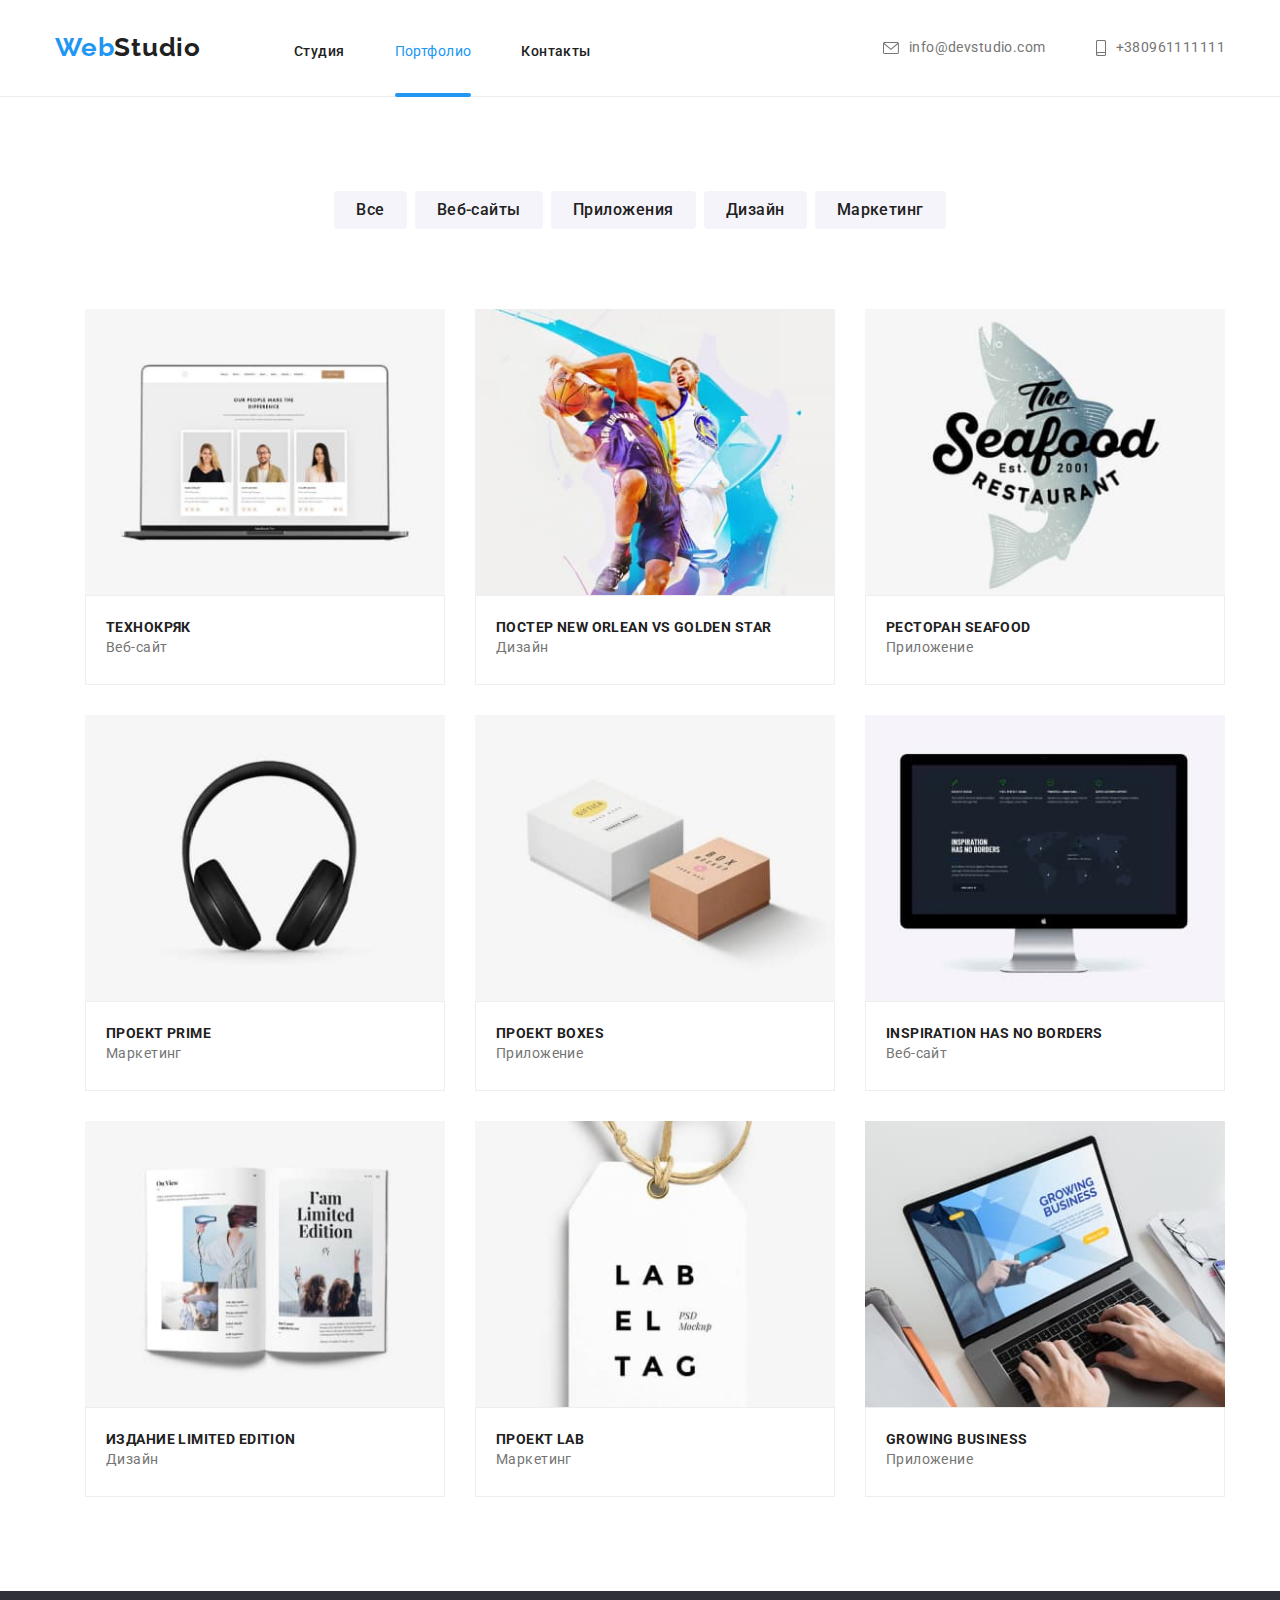
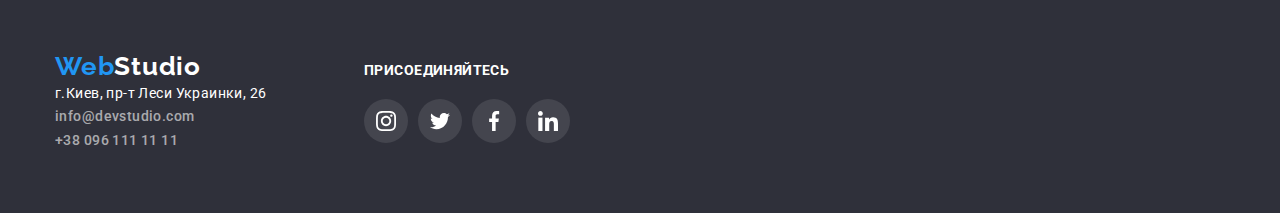
==== portfolio.html @ 54a9aadb "add folders" ====
<!DOCTYPE html>
<html lang="ru">
<head>
    <meta charset="UTF-8">
    <meta http-equiv="X-UA-Compatible" content="IE=edge">
    <meta name="viewport" content="width=device-width, initial-scale=1.0">
    <title>Portfolio</title>
    <link rel="preconnect" href="https://fonts.gstatic.com">
<link href="https://fonts.googleapis.com/css2?family=Raleway:wght@700&family=Roboto:wght@400;500;700;900&display=swap" 
rel="stylesheet"/>
    <link href="https://cdnjs.cloudflare.com/ajax/libs/modern-normalize/0.1.0/modern-normalize.css">
  <link rel="stylesheet" href="./css/styles.css"/>  
</head>
<body>
<!--Шапка сайта-->
<header class="page-header">
    <div class="container">
    <nav class="nav">
        <a class="logo" href="/">
           <span class="logo-blue">Web</span>Studio
        </a>
        <ul class="menu list">
            <li class="menu-item"><a href="./index.html" class="menu-link">Студия</a></li>
            <li class="menu-item"><a href="./portfolio.html" class="menu-link-current">Портфолио</a></li>
            <li class="menu-item"><a href="" class="menu-link">Контакты</a></li>
        </ul>
    </nav>
    <!--Список с почтой и номером телефона-->
    <ul class="contacts list">
        <li class="contacts-item"><a class="link contacts-e" href="mailto:info@devstudio.com">
<svg class="envelope-icon" width="16" height="12">
    <use href="./images/icons/sprite.svg#icon-envelope">
        <symbol id="icon-envelope" viewBox="0 0 43 32">
            <path fill="#757575" style="fill: var(--color3, #757575)"
                d="M38.667 0h-34.667c-2.206 0-4 1.794-4 4v24c0 2.206 1.794 4 4 4h34.667c2.206 0 4-1.794 4-4v-24c0-2.206-1.794-4-4-4zM38.667 2.667c0.181 0 0.353 0.038 0.511 0.103l-17.844 15.466-17.844-15.466c0.151-0.065 0.327-0.103 0.511-0.103h34.667zM38.667 29.333h-34.667c-0.736-0.001-1.332-0.597-1.333-1.333v-22.413l17.793 15.421c0.233 0.202 0.539 0.326 0.874 0.326s0.641-0.123 0.876-0.327l-0.002 0.001 17.793-15.421v22.413c0 0.736-0.598 1.333-1.333 1.333z">
            </path>
        </symbol>
    </use>
</svg> info@devstudio.com</a></li>
        <li class="contacts-item"><a class="link contacts-s" href="tel:+380961111111">
<svg class="smartphone-icon" width="10" height="16">
    <use href="./images/icons/sprite.svg#icon-smartphone">
        <symbol id="icon-smartphone" viewBox="0 0 20 32">
            <path fill="#757575" style="fill: var(--color3, #757575)"
                d="M17 0h-14c-1.654 0-3 1.346-3 3v26c0 1.654 1.346 3 3 3h14c1.654 0 3-1.346 3-3v-26c0-1.654-1.346-3-3-3zM3 2h14c0.552 0 1 0.448 1 1v0 21h-16v-21c0-0.552 0.448-1 1-1v0zM17 30h-14c-0.552 0-1-0.448-1-1v0-3h16v3c0 0.552-0.448 1-1 1v0z">
            </path>
            <path fill="#757575" style="fill: var(--color3, #757575)"
                d="M4.707 27.478c0.391 0.365 0.391 0.956 0 1.321s-1.024 0.365-1.414 0c-0.391-0.365-0.391-0.956 0-1.321s1.024-0.365 1.414 0z">
            </path>
        </symbol>
    </use>
</svg> +380961111111 </a></li>
    </ul>
  </div>  
</header>
<main>
  <!--Секция фильтр с кнопками-->
  <section class="section-portfolio"> 
 <div class="container">   
<ul class="list button-list">
    <li class="filters-item"><button class="button" type="button">Все</button></li>
    <li class="filters-item"><button class="button" type="button">Веб-сайты</button></li>
    <li class="filters-item"><button class="button" type="button">Приложения</button></li>
    <li class="filters-item"><button class="button" type="button">Дизайн</button></li>
    <li class="filters-item"><button class="button" type="button">Маркетинг</button></li>
</ul>
<!--Секция Портфолио-->
<ul class="list card-set">
    <li class="card-set-item"><article class="card"><a href="" class="card-link">
<div class="card-thumb"><img src="./images/img.jpg" alt="Веб-сайт Технокряк" width="370">
<div class="card-thumb-text"><p class="text">Технокряк это современная площадка распостранения коронавируса.
Компании используют эту платформу для цифрового шпионажа
 и атак на защищенные сервера конкурентов.</p></div></div> 
        <div class="container-background">
            <h3 class="section-features">Технокряк</h3>
            <p class="text-features">Веб-сайт</p>
        </div>        
</a>        
</article>        
    </li>
    <li class="card-set-item"><article class="card"><a href="" class="card-link">
<div class="card-thumb"><img src="./images/img2.jpg"
                alt="Дизайн для постера New Orlean vs Golden Star" width="370">
<div class="card-thumb-text"><p class="text">Технокряк это современная площадка распостранения коронавируса.
Компании используют эту платформу для цифрового шпионажа
и атак на защищенные сервера конкурентов.</p></div></div>               
            <div class="container-background">
                <h3 class="section-features">Постер New Orlean vs Golden Star</h3>
                <p class="text-features">Дизайн</p>
                        
</div>            
</a>            
</article>            
    </li>
    <li class="card-set-item"><article class="card"><a href="" class="card-link">
 <div class="card-thumb"><img src="./images/img3.jpg" alt="Приложение для ресторана Seafood" width="370">
<div class="card-thumb-text"><p class="text">Технокряк это современная площадка распостранения коронавируса.
Компании используют эту платформу для цифрового шпионажа
и атак на защищенные сервера конкурентов.</p></div></div>    
        <div class="container-background">
            <h3 class="section-features">Ресторан Seafood</h3>
            <p class="text-features">Приложение</p>      
</div>        
</a>        
</article>        
    </li>
    <li class="card-set-item"><article class="card"><a href="" class="card-link"><div class="card-thumb">
<img src="./images/img4.jpg" alt="Маркетинг для проекта Prime"width="370">
<div class="card-thumb-text"><p class="text">Технокряк это современная площадка распостранения коронавируса.
Компании используют эту платформу для цифрового шпионажа
и атак на защищенные сервера конкурентов.</p></div>
</div>        
<div class="container-background">
            <h3 class="section-features">Проект Prime</h3>
            <p class="text-features">Маркетинг</p>
        </div>
</a>        
</article>        
    </li>
    <li class="card-set-item"><article class="card"><a href="" class="card-link">
<div class="card-thumb"><img src="./images/img1.jpg" alt="Приложение для проекта Boxes" width="370">
    <div class="card-thumb-text"><p class="text">Технокряк это современная площадка распостранения коронавируса.
    Компании используют эту платформу для цифрового шпионажа
    и атак на защищенные сервера конкурентов.</p></div>
</div>
            <div class="container-background">
                <h3 class="section-features">Проект Boxes</h3>
                <p class="text-features">Приложение</p>
            </div>
</a>            
</article>            
    </li>
 <li class="card-set-item"><article class="card"><a href="" class="card-link"> 
<div class="card-thumb"><img src="./images/img5.jpg" alt="Веб-сайт Inspiration has no Borders" width="370">
<div class="card-thumb-text"><p class="text">Технокряк это современная площадка распостранения коронавируса.
Компании используют эту платформу для цифрового шпионажа
и атак на защищенные сервера конкурентов.</p></div>    
</div>
<div class="container-background">
<h3 class="section-features">Inspiration has no Borders</h3>
<p class="text-features">Веб-сайт</p></div>
</a>
</article>       
    </li>
    <li class="card-set-item"><article class="card"><a href="" class="card-link">
<div class="card-thumb"><img src="./images/img6.jpg" alt="Дизайн для издания Limited Edition " width="370">
<div class="card-thumb-text"><p class="text">Технокряк это современная площадка распостранения коронавируса.
Компании используют эту платформу для цифрового шпионажа
и атак на защищенные сервера конкурентов.</p></div>    
</div>
<div class="container-background">
<h3 class="section-features">Издание Limited Edition</h3>
<p class="text-features">Дизайн</p></div>
</a>
</article>
    </li>
    <li class="card-set-item"><article class="card"><a href="" class="card-link">
<div class="card-thumb"><img src="./images/img7.jpg" alt="Маркетинг для проекта LAB" width="370">
<div class="card-thumb-text"><p class="text">Технокряк это современная площадка распостранения коронавируса.
Компании используют эту платформу для цифрового шпионажа
и атак на защищенные сервера конкурентов.</p></div>    
</div>
 <div class="container-background">
            <h3 class="section-features">Проект LAB</h3>
            <p class="text-features">Маркетинг</p>
        </div>
</a>
</article>        
    </li>
<li class="card-set-item"> <article class="card"><a href="" class="card-link">
<div class="card-thumb"><img src="./images/img8.jpg" alt="Приложение для Growing Business" width="370">
<div class="card-thumb-text"><p class="text">Технокряк это современная площадка распостранения коронавируса.
Компании используют эту платформу для цифрового шпионажа
и атак на защищенные сервера конкурентов.</p></div>    
</div>
    <div class="container-background">
            <h3 class="section-features">Growing Business</h3>
            <p class="text-features">Приложение</p>
        </div>
</a>        
</article>        
    </li>
</ul>
</div>
</section>
</main>
<!--Подвал сайта-->
<footer class="section-bottom">
    <div class="container-footer">
    <div class="address-footer">    
    <a class="logo" href="/">
       <span class="logo-blue">Web</span><span class="logo-white">Studio</span>
    </a>
    <address>
        
        <ul class="list">
            <li><a class="map-link" href="https://goo.gl/maps/qB4iPWVN4ftwvtJb9" target="_blank"
                    rel="noopener noreferrer">
                    г.Киев, пр-т Леси Украинки, 26</a></li>
            <li><a class="link-footer" href="mailto:info@devstudio.com">info@devstudio.com</a></li>
            <li><a class="link-footer" href="tel:+380961111111">+38 096 111 11 11</a></li>
        </ul>
    </address>
 </div>
<div class="socials">
    <h2 class="socials-text">Присоединяйтесь</h2>
    <ul class="list socials-link">
        <li class="socials-item">
            <a href="#" class="socials-around">
                <svg class="socials-icon-svg">
                    <use href="./images/icons/sprite.svg#icon-instagramf"></use>
                </svg></a>
        </li>
        <li class="socials-item">
            <a href="#" class="socials-around">
                <svg class="socials-icon-svg">
                    <use href="./images/icons/sprite.svg#icon-twitterf"></use>
                </svg></a>
        </li>
        <li class="socials-item">
            <a href="#" class="socials-around">
                <svg class="socials-icon-svg">
                    <use href="./images/icons/sprite.svg#icon-facebookf"></use>
                </svg></a>
        </li>
        <li class="socials-item"><a href="#" class="socials-around">
                <svg class="socials-icon-svg">
                    <use href="./images/icons/sprite.svg#icon-linkedinf"></use>
                </svg></a>
        </li>
    </ul>
</div>
    </div>
</footer>
</body>
</html>
---- css/styles.css ----
:root {
  --main-text-color: #757575;
  --page-title: #ffffff;
  --title-color: #212121;
  --logo-color: #2196f3;
  --section-background: #f5f4fa;
  --accent-color: #2196f3;
  --icon-color: #afb1b8;
  --card-border: #eeeeee;
  --cubic-bezier: cubic-bezier(0.4, 0, 0.2, 1);
  --shadow-card: 0px 1px 1px rgba(0, 0, 0, 0.12),
    0px 4px 4px rgba(0, 0, 0, 0.06), 1px 4px 6px rgba(0, 0, 0, 0.16);
  --back-card: rgba(33, 150, 243, 0.9);
  --shadow-button: 0px 3px 1px rgba(0, 0, 0, 0.1),
    0px 1px 2px rgba(0, 0, 0, 0.08), 0px 2px 2px rgba(0, 0, 0, 0.12);

  --main-font: Roboto, sans-serif;
  --title-font: Roboto, sans-serif;
  --logo-font: Raleway, sans-serif;
}

html {
  box-sizing: border-box;
}

*,
*::before,
*::after {
  box-sizing: inherit;
  margin: 0;
  padding: 0;
}

body {
  font-family: var(--main-font);
  font-size: 14px;
  line-height: 1.71;
  letter-spacing: 0.03em;
  color: var(--main-text-color);
}

h1,
h2,
h3,
p {
  margin-top: 0;
}

img {
  display: block;
  max-width: 100%;
}
.container {
  width: 1200px;
  padding: 0 15px;
  margin-left: auto;
  margin-right: auto;
}

.page-header {
  border-bottom: 1px solid #ececec;
}

.page-header .container {
  padding-top: 32px;
  padding-bottom: 32px;
  display: flex;
  align-items: center;
}

.nav {
  display: flex;
  align-items: baseline;
  margin-right: auto;
}
.contacts {
  display: flex;
  align-items: center;
  margin-left: 331px;
}

.contacts-e,
.contacts-s {
  display: flex;
  align-items: center;
  text-decoration: none;
  color: var(--main-text-color);
}

.contacts-e:hover,
.contacts-e:focus {
  color: var(--accent-color);
}

.contacts-s:hover,
.contacts-s:focus {
  color: var(--accent-color);
}

.envelope-icon {
  margin-right: 10px;
  fill: currentColor;
}

.smartphone-icon {
  margin-right: 10px;
  fill: currentColor;
}

.smartphone-icon:hover,
.smartphone-icon:focus {
  fill: #2196f3;
}

.contacts-item:nth-child(2) {
  margin-left: 50px;
}

.link {
  color: var(--main-text-color);
  text-decoration: none;
}
.link:hover,
.link:focus {
  color: var(--accent-color);
}

.menu-link {
  display: block;
  color: var(--title-color);
  font-weight: 500;
  text-decoration: none;
  transition-property: color;
  transition-duration: 250ms;
  transition-timing-function: var(--cubic-bezier);
}

.menu-link-current {
  position: relative;
  display: block;
  color: var(--accent-color);
  text-decoration: none;
}

.menu-link-current::after {
  position: absolute;
  bottom: 0;
  content: '';
  display: block;
  width: 100%;
  height: 4px;
  background-color: var(--accent-color);
  border-radius: 2px;
  bottom: -33px;
}

.menu-link:hover,
.menu-link:focus {
  color: var(--accent-color);
}

.menu {
  display: inline-flex;
  justify-content: center;
}

.menu-item:not(:last-child) {
  margin-right: 50px;
}

.link-footer {
  font-style: normal;
  font-weight: 500;
  text-decoration: none;
  color: rgba(255, 255, 255, 0.6);
}
.map-link {
  color: var(--page-title);
  font-style: normal;
  text-decoration: none;
}
.card-set {
  display: flex;
  flex-wrap: wrap;
  padding: 0;
  margin-left: -30px;
  margin-top: -30px;
}

.logo {
  display: block;
  margin-right: 93px;
  font-family: Raleway;
  font-weight: bold;
  font-size: 26px;
  line-height: 1.19;
  letter-spacing: 0.03em;
  color: var(--title-color);
  text-decoration: none;
}

.logo-blue {
  color: var(--accent-color);
}

.logo-white {
  color: var(--page-title);
}

.main-list {
  color: var(--title-color);
}
.list {
  margin: 0;
  padding-left: 0;
  list-style: none;
}
.list-bottom {
  font-family: Roboto;
  font-style: normal;
  font-weight: normal;
  font-size: 14px;
  line-height: 1.71px;
  letter-spacing: 0.03em;
  color: var(--page-title);
}

.button-list {
  display: flex;
  justify-content: center;
  margin-bottom: 50px;
}

.container-filters {
  margin-left: auto;
  margin-right: auto;
}

.filters-item:not(:last-child) {
  margin-right: 8px;
}

.hero {
  max-width: 1600px;
  padding: 200px 0;
  margin: 0 auto;
  background-color: var(--bg-color);
  background-image: linear-gradient(
      to right,
      rgba(47, 48, 58, 0.4),
      rgba(47, 48, 58, 0.4)
    ),
    url(../images/img9.jpg);
  background-repeat: no-repeat;
  background-position: center;
  background-size: cover;
  text-align: center;
}

.hero-button {
  font-family: Roboto;
  font-style: normal;
  font-weight: bold;
  font-size: 16px;
  line-height: 1.87;
  text-align: center;
  letter-spacing: 0.06em;
  color: var(--page-title);
  background-color: var(--accent-color);
  display: block;
  margin: 0 auto;
  padding: 10px 32px;
  border-radius: 4px;
}

.button {
  padding: 6px 22px;
  border-radius: 4px;
  border: none;
  background-color: #f5f4fa;
  font-family: Roboto;
  font-weight: 500;
  font-size: 16px;
  line-height: 1.62;
  letter-spacing: 0.03em;
  color: var(--title-color);
  cursor: pointer;
  transition-property: color, background-color, box-shadow;
  transition-duration: 250ms;
  transition-timing-function: var(--cubic-bezier);
}

.button:hover,
.button:focus {
  color: var(--page-title);
  background-color: var(--accent-color);
  box-shadow: var(--shadow-button);
}

.page-title {
  max-width: 696px;
  font-family: var(--title-font);
  font-size: 44px;
  line-height: 1.36;
  text-align: center;
  letter-spacing: 0.06em;
  text-transform: uppercase;
  color: var(--page-title);
  margin: 0 auto;
  margin-bottom: 30px;
}

.features {
  padding-top: 94px;
  padding-bottom: 94px;
}

.section-features {
  font-family: Roboto;
  font-weight: bold;
  font-size: 14px;
  line-height: 1.14;
  letter-spacing: 0.03em;
  text-transform: uppercase;
  color: var(--title-color);
}

.main-block {
  display: flex;
  justify-content: center;
}

.block-item:not(:last-child) {
  margin-right: 30px;
}

.block-icons {
  display: flex;
  justify-content: center;
  align-items: center;
  width: 270px;
  height: 120px;
  background-color: #f5f4fa;
  margin-bottom: 30px;
  border-radius: 4px;
}

.section-what-we-do {
  padding-bottom: 94px;
}

.what-we-do {
  display: flex;
  justify-content: center;
}

.what-we-do-item:not(:last-child) {
  margin-right: 30px;
}

.section-title {
  margin-bottom: 50px;
  font-family: Roboto;
  font-style: normal;
  font-weight: bold;
  font-size: 36px;
  line-height: 1.16;
  letter-spacing: 0.03em;
  text-align: center;
  color: #212121;
}

.card-background {
  color: var(--page-title);
  padding: 30px 32px;
}

.section-team {
  padding-top: 94px;
  padding-bottom: 94px;
  background-color: var(--section-background);
}

.container-team {
  width: 1200px;
  padding: 0 15px;
  margin: 0 auto;
}

.team-item:not(:last-child) {
  margin-right: 30px;
}

.team-item {
  box-shadow: 0px 1px 3px rgba(0, 0, 0, 0.12), 0px 1px 1px rgba(0, 0, 0, 0.14),
    0px 2px 1px rgba(0, 0, 0, 0.2);
  border-radius: 0px 0px 4px 4px;
  background-color: var(--page-title);
}

.team-item-position {
  font-family: Roboto;
  font-style: normal;
  font-weight: normal;
  font-size: 14px;
  line-height: 1.71;
  letter-spacing: 0.03em;
  text-align: center;
  color: var(--main-text-color);
  margin-bottom: 8px;
}

.team-item-name {
  font-family: var(--title-font);
  font-size: 16px;
  line-height: 1.16;
  letter-spacing: 0.03em;
  text-align: center;
  color: var(--title-color);
  margin-bottom: 8px;
}

.social-icons-item:not(:last-child) {
  margin-right: 10px;
}

.section-clients {
  padding-top: 94px;
  padding-bottom: 94px;
}

.block-clients {
  width: 1200px;
  padding: 0 15px;
  margin: 0 auto;
}

.title-clients {
  font-family: Roboto;
  font-weight: 700;
  font-size: 36px;
  line-height: 1.16;
  letter-spacing: 0.03em;
  text-align: center;
  color: var(--title-color);
  margin-bottom: 50px;
}

.logo-clients {
  display: flex;
}

.logo-clients-item {
  margin-right: 30px;
}

.logo-clients-item:last-child {
  margin-right: 0;
}

.logo-clients-icon {
  width: 170px;
  height: 90px;
  display: flex;
  align-items: center;
  justify-content: center;
  color: var(--icon-color);
  border: 1px solid var(--icon-color);
  border-radius: 4px;
}

.logo-clients-icon:hover,
.logo-clients-icon:focus {
  color: var(--accent-color);
  border-color: var(--accent-color);
}

.icon-logo {
  fill: currentColor;
}

.icon-logo:hover,
.icon-logo:focus {
  fill: currentColor;
}

.social-icons {
  display: flex;
  justify-content: center;
}

.social-icons-link {
  display: flex;
  justify-content: center;
  align-items: center;
  width: 44px;
  height: 44px;
  border-radius: 50%;
  background-color: #ffffff;
  color: #afb1b8;
}

.social-icons-link:hover,
.social-icons-link:focus {
  color: #ffffff;
  background-color: var(--accent-color);
}

.social-icons-svg {
  width: 20px;
  height: 20px;
  fill: currentColor;
}

.section-portfolio {
  padding-top: 94px;
  padding-bottom: 94px;
}

.container-background {
  background-color: var(--page-title);
  padding: 24px 20px;
  border: 1px solid var(--card-border);
}

.text-features {
  color: var(--main-text-color);
}

.card-set-item {
  flex-basis: calc(100% / 3 - 30px);
  margin-left: 30px;
  margin-top: 30px;
}

.card {
  display: flex;
}

.card-link {
  text-decoration: none;
  transition: box-shadow 250ms var(--cubic-bezier);
}

.card-link:hover,
.card-link:focus {
  box-shadow: var(--shadow-card);
}

.card-link:hover .card-thumb-text,
.card-link:focus .card-thumb-text {
  opacity: 0.9;
  transform: translateY(0);
}

.card-thumb {
  position: relative;
  display: flex;
  justify-content: center;
  align-items: center;
  overflow: hidden;
}

.card-thumb-text {
  position: absolute;
  display: flex;
  align-items: center;
  padding-left: 24px;
  padding-right: 24px;
  width: 100%;
  height: 100%;
  background-color: var(--back-card);
  opacity: 0;
  transform: translateY(100%);
  transition-property: transform, opacity;
  transition-duration: 250ms;
  transition-timing-function: var(--cubic-bezier);
  pointer-events: none;
}

.card-thumb-text .text {
  font-family: Roboto;
  font-style: normal;
  font-weight: 400;
  font-size: 18px;
  line-height: 28px;
  letter-spacing: 0.03em;
  color: var(--page-title);
}

.section-bottom {
  background-color: #2f303a;
  padding-top: 60px;
  padding-bottom: 60px;
}

.container-footer {
  display: flex;
  align-items: baseline;
  padding-left: 15px;
  padding-right: 15px;
  margin-left: auto;
  margin-right: auto;
  width: 1200px;
}

.socials {
  display: inline-block;
  margin-left: 70px;
}

.socials-text {
  font-family: Roboto;
  font-weight: bold;
  font-size: 14px;
  line-height: 1.14;
  letter-spacing: 0.03em;
  text-transform: uppercase;
  color: var(--page-title);
  margin-bottom: 20px;
}

.socials-link {
  display: flex;
  align-items: baseline;
}

.socials-item:not(:last-child) {
  margin-right: 10px;
}

.socials-around {
  display: flex;
  align-items: center;
  justify-content: center;
  width: 44px;
  height: 44px;
  border-radius: 50%;
  background-color: rgba(255, 255, 255, 0.1);
}
.socials-around:hover,
.socials-around:focus {
  background-color: var(--accent-color);
}

.socials-icon-svg {
  width: 20px;
  height: 20px;
  fill: currentColor;
}

.backdrop {
  position: fixed;
  top: 0;
  left: 0;
  width: 100%;
  height: 100%;
  background-color: rgba(0, 0, 0, 0.2);
  opacity: 1;
  visibility: visible;
  transition: opacity 1500ms cubic-bezier(0.4, 0, 0.2, 1),
    visibility 1500ms cubic-bezier(0.4, 0, 0.2, 1);
}

.backdrop.is-hidden {
  opacity: 0;
  visibility: hidden;
  pointer-events: none;
}

.modal {
  position: absolute;
  top: 50%;
  left: 50%;
  transform: translate(-50%, -50%) scale(1);
  transition: transform 500ms cubic-bezier(0.4, 0, 0.2, 1);
  width: 528px;
  height: 581px;
  background-color: var(--page-title);
  box-shadow: 0px 1px 3px rgba(0, 0, 0, 0.12), 0px 1px 1px rgba(0, 0, 0, 0.14),
    0px 2px 1px rgba(0, 0, 0, 0.2);
  border-radius: 4px;
}

.modal-button {
  position: absolute;
  top: 8px;
  right: 8px;
  display: flex;
  justify-content: center;
  align-items: center;
  width: 30px;
  height: 30px;
  background-color: var(--page-title);
  border: 1px solid rgba(0, 0, 0, 0.1);
  border-radius: 50%;
}

.close-black-icon {
  fill: #212121;
}
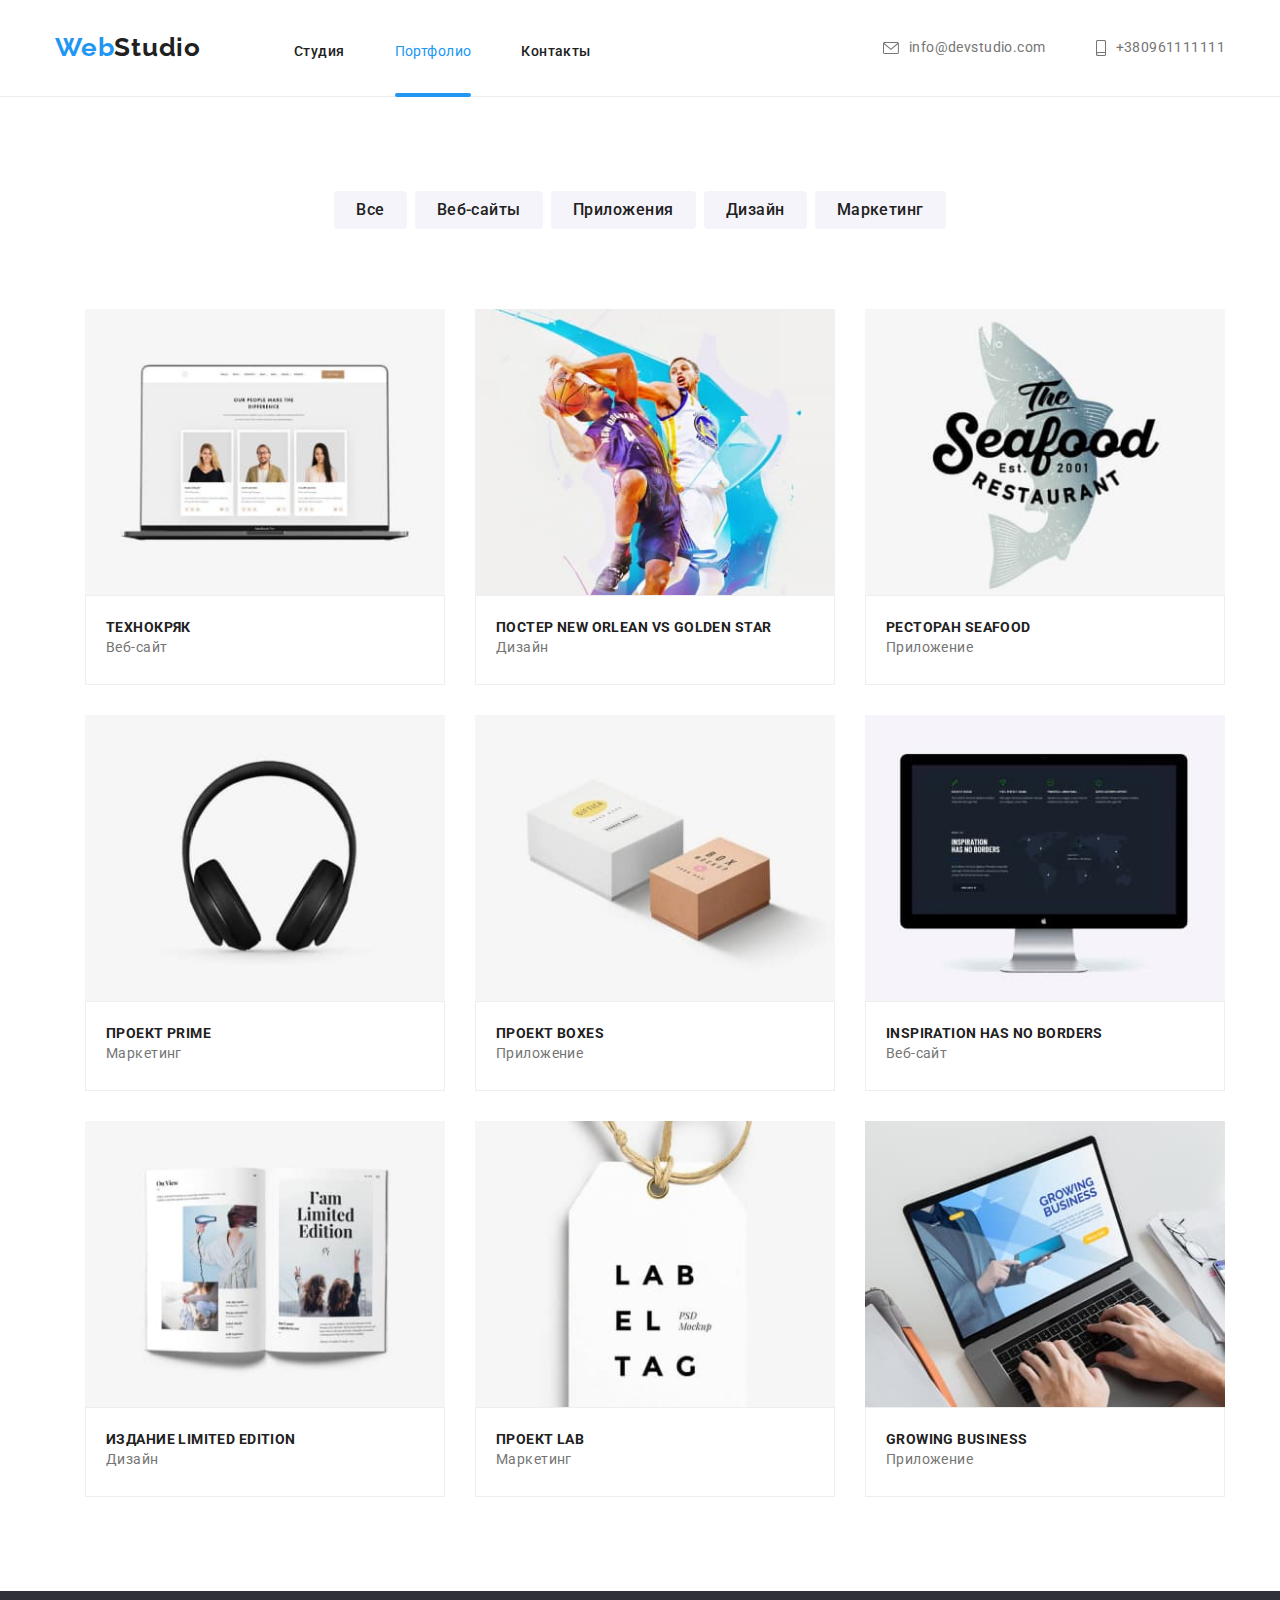
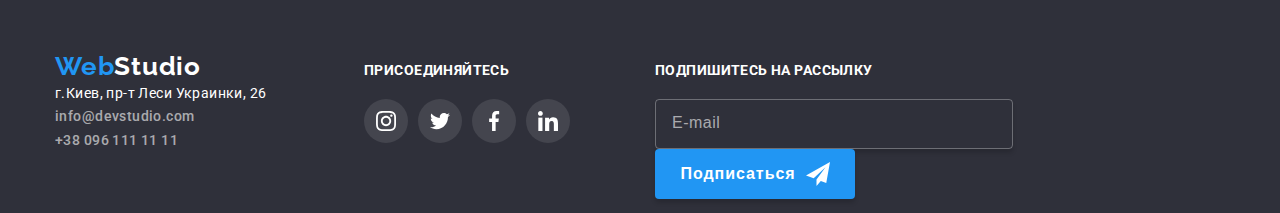
==== commit f02dce68: "done-hw-06" ====
--- a/portfolio.html
+++ b/portfolio.html
@@ -230,6 +230,19 @@
         </li>
     </ul>
 </div>
+<div class="subscribe">
+    <h2 class="subscribe-title">Подпишитесь на рассылку</h2>
+    <label for="subscribe" class="form-label visually-hidden">Почта</label>
+    <input type="subscribe" name="subscribe" class="subscribe-input" id="subscribe" placeholder="E-mail">
+    <button type="submit" class="subscribe-button">
+        <p class="button-text">Подписаться</p>
+        <span>
+            <svg class="send-svg" width="24" height="24">
+                <use href="./images/icons/sprite.svg#icon-send"></use>
+            </svg>
+        </span>
+    </button>
+</div>
     </div>
 </footer>
 </body>
--- a/css/styles.css
+++ b/css/styles.css
@@ -8,11 +8,13 @@
   --icon-color: #afb1b8;
   --card-border: #eeeeee;
   --cubic-bezier: cubic-bezier(0.4, 0, 0.2, 1);
+  --standard-animation: 250ms cubic-bezier(0.4, 0, 0.2, 1);
   --shadow-card: 0px 1px 1px rgba(0, 0, 0, 0.12),
     0px 4px 4px rgba(0, 0, 0, 0.06), 1px 4px 6px rgba(0, 0, 0, 0.16);
   --back-card: rgba(33, 150, 243, 0.9);
   --shadow-button: 0px 3px 1px rgba(0, 0, 0, 0.1),
     0px 1px 2px rgba(0, 0, 0, 0.08), 0px 2px 2px rgba(0, 0, 0, 0.12);
+  --input-placeholder: rgba(117, 117, 117, 0.5);
 
   --main-font: Roboto, sans-serif;
   --title-font: Roboto, sans-serif;
@@ -55,6 +57,17 @@
   padding: 0 15px;
   margin-left: auto;
   margin-right: auto;
+}
+
+.visually-hidden {
+  position: absolute !important;
+  clip: rect(1px 1px 1px 1px);
+  clip: rect(1px, 1px, 1px, 1px);
+  padding: 0 !important;
+  border: 0 !important;
+  height: 1px !important;
+  width: 1px !important;
+  overflow: hidden;
 }
 
 .page-header {
@@ -358,6 +371,33 @@
   margin-right: 30px;
 }
 
+.what-we-do-thumb {
+  position: relative;
+  bottom: 0;
+  right: 0;
+  width: 100%;
+  height: 100%;
+}
+
+.what-we-do-name {
+  position: absolute;
+  bottom: 0;
+}
+
+.what-we-do-text {
+  width: 370px;
+  height: 70px;
+  background-color: rgba(47, 48, 58, 0.8);
+  display: flex;
+  justify-content: center;
+  align-items: center;
+  font-weight: 600;
+  line-height: 1.14;
+  text-align: center;
+  text-transform: uppercase;
+  color: var(--page-title);
+}
+
 .section-title {
   margin-bottom: 50px;
   font-family: Roboto;
@@ -607,6 +647,7 @@
 .socials {
   display: inline-block;
   margin-left: 70px;
+  margin-right: 85px;
 }
 
 .socials-text {
@@ -647,6 +688,75 @@
   width: 20px;
   height: 20px;
   fill: currentColor;
+}
+
+.subscribe {
+  display: flex;
+  flex-wrap: wrap;
+  justify-content: space-between;
+  width: 570px;
+  height: 86px;
+}
+
+.subscribe-title {
+  font-weight: bold;
+  font-size: 14px;
+  line-height: 1.14;
+  letter-spacing: 0.03em;
+  text-transform: uppercase;
+  color: var(--page-title);
+  margin-bottom: 20px;
+}
+
+.subscribe-input {
+  width: 358px;
+  height: 50px;
+  margin-right: 12px;
+  border: 1px solid rgba(255, 255, 255, 0.3);
+  border-radius: 4px;
+  background-color: transparent;
+  box-shadow: 0px 4px 4px rgba(0, 0, 0, 0.15);
+  padding: 15px 0 15px 16px;
+  color: var(--main-text-color);
+}
+
+.subscribe-input::placeholder {
+  font-size: 16px;
+  line-height: 1.25;
+  display: flex;
+  align-items: center;
+  letter-spacing: 0.03em;
+  color: rgba(255, 255, 255, 0.6);
+}
+
+.subscribe-button {
+  display: flex;
+  align-items: center;
+  justify-content: center;
+  text-align: center;
+  min-width: 200px;
+  min-height: 50px;
+  font-weight: bold;
+  font-size: 16px;
+  line-height: 1.87;
+  letter-spacing: 0.06em;
+  color: var(--page-title);
+  background-color: var(--accent-color);
+  padding: 0;
+  border-radius: 4px;
+  border-color: transparent;
+  box-shadow: 0px 4px 4px rgba(0, 0, 0, 0.15);
+  cursor: pointer;
+}
+
+.button-text {
+  margin-right: 10px;
+}
+
+.send-svg {
+  display: flex;
+  fill: currentColor;
+  transition: var(--standard-animation);
 }
 
 .backdrop {
@@ -680,6 +790,10 @@
   box-shadow: 0px 1px 3px rgba(0, 0, 0, 0.12), 0px 1px 1px rgba(0, 0, 0, 0.14),
     0px 2px 1px rgba(0, 0, 0, 0.2);
   border-radius: 4px;
+  max-height: 100vh;
+  margin-left: auto;
+  margin-right: auto;
+  padding: 40px;
 }
 
 .modal-button {
@@ -699,3 +813,124 @@
 .close-black-icon {
   fill: #212121;
 }
+
+.modal-title {
+  font-weight: 700;
+  font-size: 20px;
+  line-height: 1.15;
+  text-align: center;
+  color: var(--title-color);
+  margin-bottom: 12px;
+}
+
+.form-field {
+  position: relative;
+  display: flex;
+  text-align: left;
+  flex-direction: column;
+  font-size: 12px;
+  line-height: 1.16;
+  letter-spacing: 0.01em;
+  color: var(--main-text-color);
+  margin-bottom: 10px;
+}
+
+.svg-cont {
+  position: relative;
+  margin-top: 4px;
+}
+
+.form-input {
+  display: flex;
+  align-items: center;
+  width: 100%;
+  height: 40px;
+  border: 1px solid rgba(33, 33, 33, 0.2);
+  box-sizing: border-box;
+  border-radius: 4px;
+  padding-left: 42px;
+  transition: border var(--standard-animation);
+}
+
+.form-svg {
+  position: absolute;
+  display: block;
+  top: 50%;
+  left: 12px;
+  transform: translateY(-50%);
+  color: var(--title-color);
+  transition: fill var(--standard-animation);
+}
+
+.form-comment {
+  position: relative;
+  width: 100%;
+  height: 120px;
+  border: 1px solid rgba(33, 33, 33, 0.2);
+  box-sizing: border-box;
+  border-radius: 4px;
+  padding: 12px 16px;
+  margin-top: 4px;
+  transition: border var(--standard-animation);
+  resize: none;
+}
+
+.textarea::placeholder {
+  color: var(--input-placeholder);
+}
+
+.form-policy {
+  position: relative;
+  display: flex;
+  justify-content: space-evenly;
+  align-items: center;
+  font-size: 14px;
+  line-height: 1.71;
+  margin-bottom: 20px;
+}
+
+.policy-link {
+  display: inline-block;
+  color: var(--accent-color);
+}
+
+.icon {
+  position: relative;
+  display: inline-block;
+  width: 16px;
+  height: 16px;
+  border: 2px solid var(--title-color);
+  border-radius: 2px;
+}
+
+.checkbox:checked + .icon {
+  background-image: url(../images/icons/svg/icon-check.svg);
+  background-color: var(--accent-cl);
+  background-repeat: no-repeat;
+  background-position: center;
+  background-size: contain;
+  border-color: var(--accent-cl);
+  background-origin: border-box;
+}
+
+.submit-button {
+  display: inline-flex;
+  align-items: center;
+  justify-content: center;
+  text-align: center;
+  min-width: 200px;
+  min-height: 50px;
+  font-weight: bold;
+  font-size: 16px;
+  line-height: 1.87;
+  letter-spacing: 0.06em;
+  color: var(--page-title);
+  background-color: var(--accent-color);
+  padding: 0;
+  margin-right: 124px;
+  margin-left: 124px;
+  border-radius: 4px;
+  border-color: transparent;
+  box-shadow: 0px 4px 4px rgba(0, 0, 0, 0.15);
+  cursor: pointer;
+}
